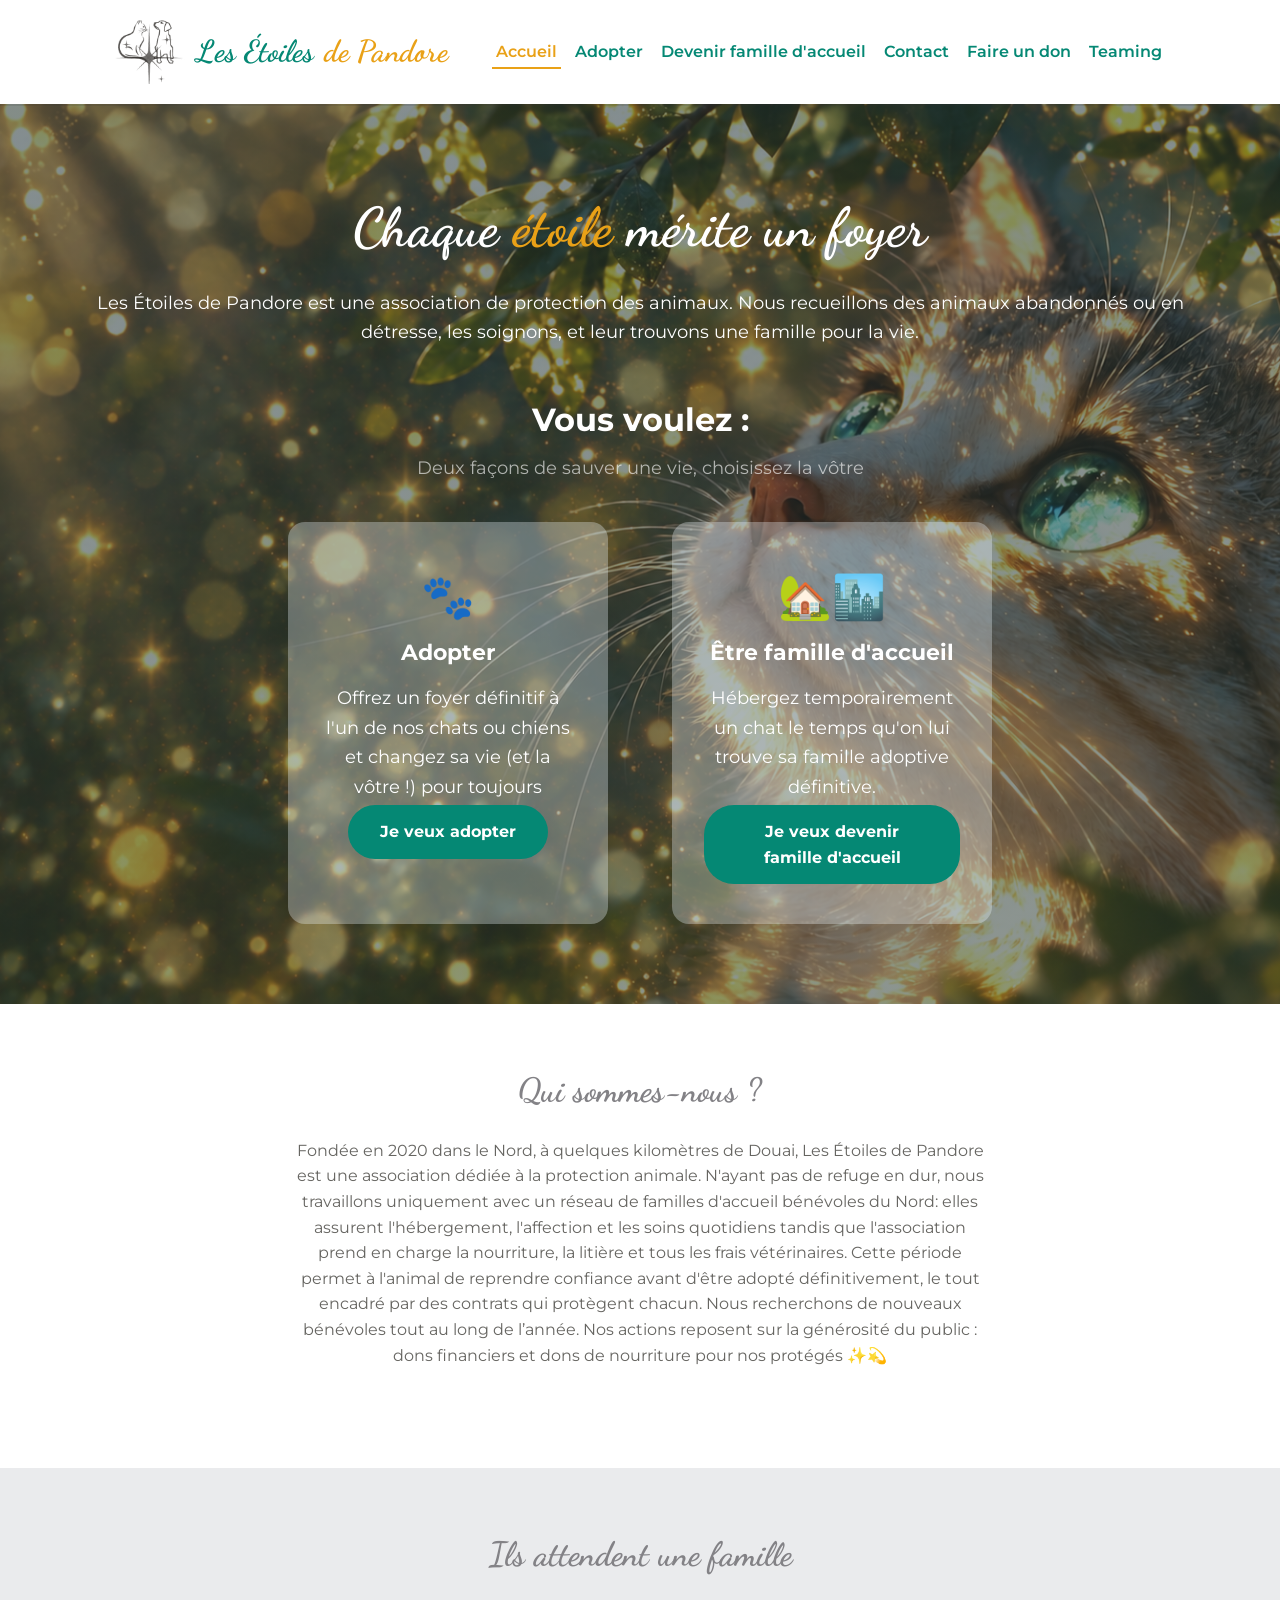
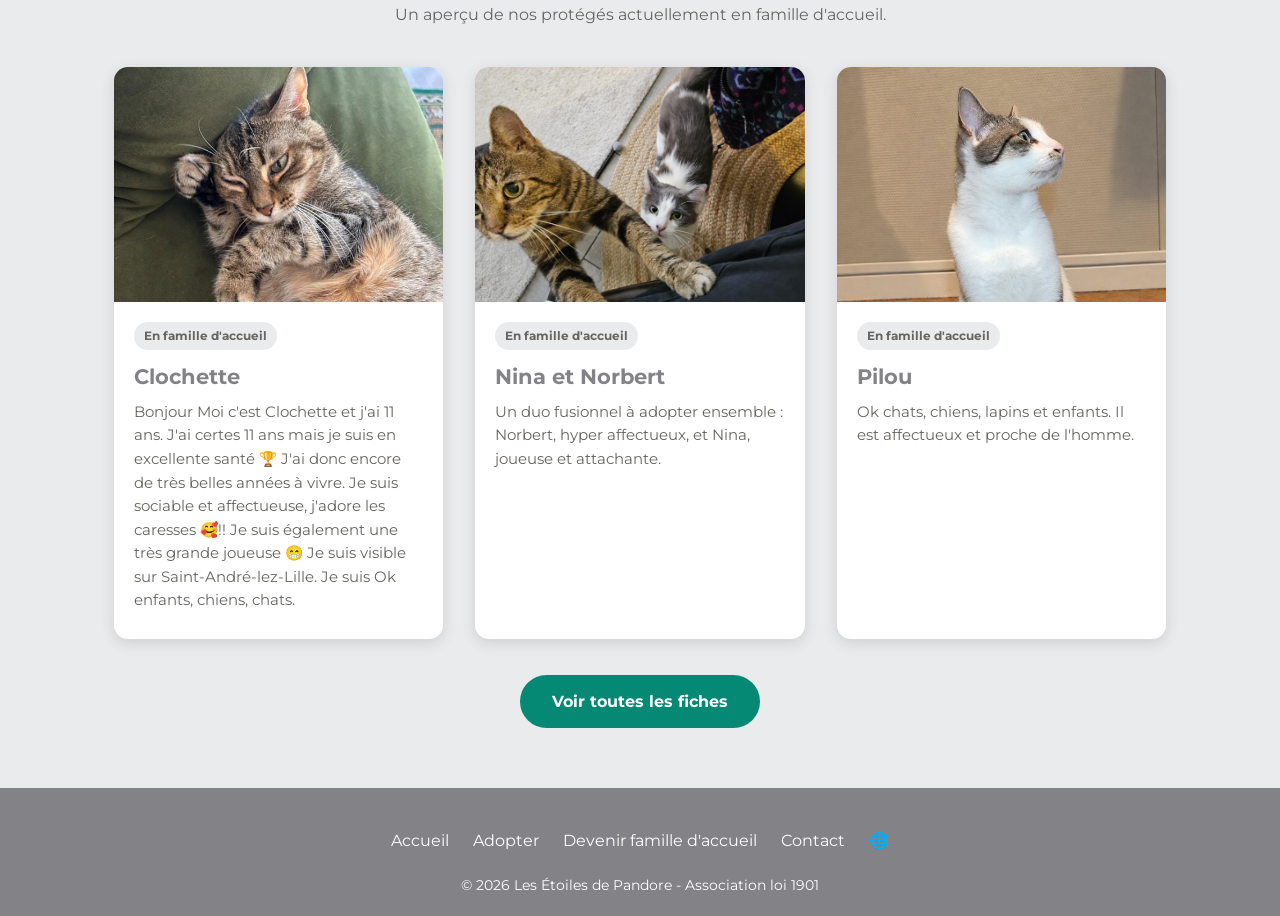
==== index.html @ 9a88758a "Nouvelle association de couleurs, logo, fiches chats, agrandissement des photos, JS" ====
<!DOCTYPE html>
<html lang="fr">

<head>
    <meta charset="UTF-8">
    <meta name="viewport" content="width=device-width, initial-scale=1.0">
    <title>Les Étoiles de Pandore - Association de protection du Nord</title>
    <meta name="description" content="Les Étoiles de Pandore, association de protection animale près de Douai (Nord) : adoption de chats, familles d'accueil, dons. Chaque étoile mérite un foyer.">
    <!-- Lien vers notre feuille de style externe, commune à toutes les pages -->
    <link rel="stylesheet" href="css/style.css">
    <link rel="icon" type="image/png" href="images/logo.png">
</head>

<body>

    <header>
        <nav class="nav-bar">
            <div class="logo">
                <img src="images/logo.png"
                    alt="Logo Les Étoiles de Pandore : silhouette de duo chat et chien entourées d'Étoiles">
                Les Étoiles <span>de Pandore </span>
            </div>
            <ul class="nav-links">
                <li><a href="index.html" class="actif">Accueil</a></li>
                <li><a href="adopter.html">Adopter</a></li>
                <li><a href="famille-accueil.html">Devenir famille d'accueil</a></li>
                <li><a href="contact.html">Contact</a></li>
                <li><a href="https://www.helloasso.com/associations/les-etoiles-de-pandore" target="_blank"
                        rel="noopener">Faire un don</a></li>
                <li><a href="https://www.teaming.net/les-etoiles-de-pandoreles-etoiles-de-pandore-iT9GNyumUk"
                        target="_blank" rel="noopener">Teaming</a></li>
            </ul>
        </nav>
    </header>

    <section class="hero">
        <div class="hero-contenu">

            <h1>Chaque <span class="etoile">étoile</span> mérite un foyer</h1>
            <p>Les Étoiles de Pandore est une association de protection des animaux.
                Nous recueillons des animaux abandonnés ou en détresse, les soignons,
                et leur trouvons une famille pour la vie.</p>

            <div class="hero-choix">
                <h2>Vous voulez :</h2>
                <p class="sous-titre">Deux façons de sauver une vie, choisissez la vôtre</p>

                <div class="cartes-choix">

                    <!-- Carte1: Adopter -->
                    <div class="carte-choix">
                        <div class="icone">🐾</div>
                        <h3>Adopter</h3>
                        <p>Offrez un foyer définitif à l'un de nos chats ou chiens et changez sa vie (et la vôtre !) pour
                            toujours</p>
                        <a href="adopter.html" class="bouton">Je veux adopter</a>
                    </div>

                    <!-- Carte2 Être famille d'accueil-->
                    <div class="carte-choix">
                        <div class="icone">🏡🏙️</div>
                        <h3>Être famille d'accueil</h3>
                        <p>Hébergez temporairement un chat le temps qu'on lui trouve sa famille adoptive définitive.</p>
                        <a href="famille-accueil.html" class="bouton">Je veux devenir famille d'accueil</a>
                    </div>

                </div>
            </div>
        </div>
    </section>

    <!-- section QUI SOMMES-NOUS  -->
    <section class="section">
        <div class="container">
            <h2>Qui sommes-nous ?</h2>
            <p class="intro">
               Fondée en 2020 dans le Nord, à quelques kilomètres de Douai, Les Étoiles de Pandore est une association dédiée à la protection animale. N'ayant pas de refuge en dur, nous travaillons uniquement avec un réseau de familles d'accueil bénévoles du Nord: elles assurent l'hébergement, l'affection et les soins quotidiens tandis que l'association prend en charge la nourriture, la litière et tous les frais vétérinaires. Cette période permet à l'animal de reprendre confiance avant d'être adopté définitivement, le tout encadré par des contrats qui protègent chacun.
               Nous recherchons de nouveaux bénévoles tout au long de l’année. Nos actions reposent sur la générosité du public : dons financiers et dons de nourriture pour nos protégés ✨💫


            </p>
        </div>
    </section>

    <!-- APERÇU DE QUELQUES PROTÉGÉS-->
    <section class="section section-alt">
        <div class="container">
            <h2>Ils attendent une famille</h2>
            <p class="intro">Un aperçu de nos protégés actuellement en famille d'accueil.</p>

            <!-- Les animaux à changer selon les arrivées-->
            <div class="grille-animaux">

                <a class="carte" href="adopter.html" aria-label="Voir la fiche de Clochette sur la page Adopter">
                    <img src="images/Clochette chez Valantin1.jpeg" alt="Clochette, chatte joueuse de 11 ans en famille d'accueil">
                    <div class="infos">
                        <span class="badge">En famille d'accueil</span>
                        <h3>Clochette</h3>
                        <p class="detail">Bonjour Moi c'est Clochette et j'ai 11 ans. J'ai certes 11 ans mais je suis en excellente santé 🏆 J'ai donc encore de très belles années à vivre. Je suis sociable et affectueuse, j'adore les caresses 🥰!! Je suis également une très grande joueuse 😁 Je suis visible sur Saint-André-lez-Lille. Je suis Ok enfants, chiens, chats.</p>
                    </div>
                </a>

                <a class="carte" href="adopter.html" aria-label="Voir la fiche de Nina et Norbert sur la page Adopter">
                    <img src="images/Nina et Norbert/couverture Nina et Norbert.jpg"
                        alt="Nina et Norbert, deux chats inséparables en famille d'accueil">
                    <div class="infos">
                        <span class="badge">En famille d'accueil</span>
                        <h3>Nina et Norbert</h3>
                        <p class="detail">Un duo fusionnel à adopter ensemble : Norbert, hyper affectueux, et Nina, joueuse et attachante.</p>
                    </div>
                </a>

                <a class="carte" href="adopter.html" aria-label="Voir la fiche de Pilou sur la page Adopter">
                    <img src="images/Pilou/couverture Pilou-Lolita.jpg" class="cadrage-haut" alt="Pilou, chat blanc aux yeux bleus">
                    <div class="infos">
                        <span class="badge">En famille d'accueil</span>
                        <h3>Pilou</h3>
                        <p class="detail">Ok chats, chiens, lapins et enfants. Il est affectueux et proche de l'homme.</p>
                    </div>
                </a>

            </div>

            <p style="text-align: center; margin-top: 36px;">
                <a href="adopter.html" class="bouton">Voir toutes les fiches</a>
            </p>
        </div>
    </section>

    <footer>
        <div class="container">
            <ul class="lien-footer">
                <li><a href="index.html">Accueil</a></li>
                <li><a href="adopter.html">Adopter</a></li>
                <li><a href="famille-accueil.html">Devenir famille d'accueil</a></li>
                <li><a href="contact.html">Contact</a></li>
                <li><a href="404.html" class="soon">🌐</a></li>
            </ul>
            <p class="copyright">&copy; 2026 Les Étoiles de Pandore - Association loi 1901 
            </p>
        </div>
    </footer>

</body>

</html>
---- css/style.css ----
/*  1. POLICES GOOGLE FONTS  */
@import url('https://fonts.googleapis.com/css2?family=Dancing+Script:wght@400;700&family=Montserrat:wght@400;600;700&display=swap');

:root {
  --dore: #E9A117;           /* doré : lien de la page active, "de Pandore", étoiles */
  --blanc: #ffffff;          /* fond général + lettres sur fond foncé */
  --gris: #eaebed;           /* gris perle : sections alternées, badges */
  --grislogo: #666561;       /* gris du logo : lettres sur fond clair */
  --grisnuit: #838286;       /* gris nuit (traits foncés du logo) : titres, pied de page */
  --vertyeuxchat: #058874;   /* vert des yeux du chat (photo d'accueil) : logo, menu, boutons */
  --turquoise-fonce: #17bebb; /* survol (hover) */
  --ombre: rgba(58, 57, 54, 0.15);
}

/* 3. RESET GLOBAL*/
* {
  margin: 0;
  padding: 0;
  box-sizing: border-box;
}

body {
  font-family: 'Montserrat', 'Segoe UI', Verdana, Arial, sans-serif;
  background-color: var(--blanc);
  color: var(--grislogo);
  line-height: 1.6;
}

h1, h2, h3 {
  font-family: 'Montserrat', sans-serif;
  font-weight: 700;
}

a {
  text-decoration: none;
  color: inherit;
}

img {
  max-width: 100%;
  display: block;
}

ul {
  list-style: none;
}

.container {
  max-width: 1100px;
  margin: 0 auto;
  padding: 0 24px;
}

.etoile {
  color: var(--dore);
}

/* 4. En-tete et bar menu */
header {
  background-color: var(--blanc);
  box-shadow: 0 2px var(--ombre);
  position: sticky;
  top: 0;
  z-index: 100;
}

.nav-bar {
  display: flex;
  align-items: center;
  justify-content: space-between;
  padding: 16px 24px;
  max-width: 1100px;
  margin: 0 auto;
}

.logo {
  display: flex;
  align-items: center;
  gap: 10px;
  font-family: 'Dancing Script', cursive;
  font-size: 1.9rem;
  font-weight: 700;
  color: var(--vertyeuxchat);
}

.logo span {
  color: var(--dore);
}

.logo img {
  width: 72px;
  height: 72px;
  object-fit: contain; /* contain : le logo entier reste visible, sans être rogné */
}

.nav-links {
  display: flex;
  gap: 10px;
  flex-wrap: wrap;
}

.nav-links a {
  font-weight: 600;
  color: var(--vertyeuxchat);
  padding: 6px 4px;
  border-bottom: 2px solid transparent;
  transition: border-color 0.2s ease, color 0.2s ease;
}

/* page active = doré */
.nav-links a.actif {
  color: var(--dore);
  border-bottom: 2px solid var(--dore);
}

/* survol = turquoise foncé */
.nav-links a:hover {
  color: var(--turquoise-fonce);
  border-bottom: 2px solid var(--turquoise-fonce);
}

/* 5. Hero */
.hero {
  position: relative;
  min-height: 100vh;
  padding: 70px 0;
  display: flex;
  align-items: center;
  color: var(--blanc);
  background-image:
    linear-gradient(rgba(32, 49, 53, 0.55), rgba(47, 62, 53, 0.55)),
    url('../images/hero-chaton.png');
  background-size: cover;
  background-position: center;
  text-align: center;
}

.hero-contenu {
  max-width: 1100px;
  margin: 0 auto;
  padding: 0;
  width: 100%;
}

.hero-text {
  max-width: 700px;
  margin: 0 auto;
}

.hero-choix {
  margin-top: 47px;
}

.hero h1 {
  font-family: 'Dancing Script', cursive;
  font-weight: 700;
  font-size: 3.4rem;
  margin-bottom: 17px;
}

.hero p {
  font-size: 1.15rem;
  margin-bottom: 28px;
}

.hero-choix h2 {
  font-size: 2rem;
  margin-bottom: 8px;
  color: var(--blanc);
}

.hero-choix .sous-titre {
  color: rgba(255, 255, 255, 0.62);
  margin-bottom: 40px;
}

.cartes-choix {
  display: flex;
  gap: 64px;
  flex-wrap: wrap;
  justify-content: center;
}

.carte-choix {
  background-color: rgba(240, 248, 255, 0.32);
  border-radius: 17px;
  padding: 40px 32px;
  width: 320px;
  box-shadow: var(--ombre);
  transition: transform 0.25s ease, box-shadow 0.25s ease;
}

.carte-choix:hover {
  transform: translateY(-7px);
  box-shadow: 0 12px 27px var(--ombre);
}

.carte-choix .icone {
  font-size: 2.7rem;
  margin-bottom: 4px;
}

.carte-choix h3 {
  font-size: 1.4rem;
  margin-bottom: 12px;
}

.carte-choix p {
  margin-bottom: 4px;
}

/* 6. Boutons */
.bouton {
  display: inline-block;
  background-color: var(--vertyeuxchat);
  color: var(--blanc);
  padding: 14px 32px;
  border-radius: 30px;
  font-weight: bold;
  transition: background-color 0.2s ease, transform 0.2s ease;
}

.bouton:hover {
  background-color: var(--turquoise-fonce);
  transform: translateY(-2px);
}

/* 7. SECTIONS GÉNÉRALES (texte + fond alterné)*/
.section {
  padding: 60px 0;
}

.section-alt {
  background-color: var(--gris);
}

.section h2 {
  color: var(--grisnuit);
  font-family: 'Dancing Script', cursive;
  font-size: 2.1rem;
  margin-bottom: 20px;
  text-align: center;
}

.section .intro {
  max-width: 700px;
  margin: 0 auto 40px auto;
  color: var(--grislogo);
  text-align: center;
}

/*  8. Cartes*/
.grille-animaux {
  display: grid;
  grid-template-columns: repeat(auto-fit, minmax(255px, 1fr));
  gap: 32px;
}

/* .carte sert de base commune aux fiches animal (page accueil/adopter) */
.carte {
  display: block; /* la carte peut être un <a> (clic -> adopter.html) ou un <div> */
  background-color: var(--blanc);
  border-radius: 14px;
  overflow: hidden;
  box-shadow: 0 4px 14px var(--ombre);
  transition: transform 0.2s ease;
}

.carte:hover {
  transform: translateY(-4px);
}

.carte img {
  width: 100%;
  height: 235px;
  object-fit: cover;
}

/* recadrer une photo vers le haut (ex. Pilou : on voit sa tête) */
.carte img.cadrage-haut {
  object-position: center top;
}

.carte .infos {
  padding: 20px;
}

.carte h3 {
  color: var(--grisnuit);
  font-size: 1.3rem;
  margin-bottom: 8px;
}

/* utilisé uniquement sur les fiches animaux */
.carte .detail {
  font-size: 0.92rem;
  color: var(--grislogo);
  margin-bottom: 6px;
}

.badge {
  display: inline-block;
  background-color: var(--gris);
  color: var(--grislogo);
  font-size: 0.75rem;
  font-weight: bold;
  padding: 4px 10px;
  border-radius: 21px;
  margin-bottom: 10px;
}

.mini-photos {
  display: flex;
  flex-wrap: wrap; /* si beaucoup de photos, elles passent à la ligne au lieu de déborder */
  gap: 8px;
  padding: 0 20px 20px 20px;
}

.mini-photos img {
  width: 60px;
  height: 60px;
  object-fit: cover;
  border-radius: 8px;
}

/*  9. LISTES À PUCES PERSONNALISÉES + ENCART (page famille d'accueil)  */
.liste-engagements li {
  position: relative;
  padding-left: 30px;
  margin-bottom: 16px;
}

.liste-engagements li::before {
  content: "★";
  position: absolute;
  left: 0;
  color: var(--dore);
}

.encart {
  background-color: var(--blanc);
  border-left: 4px solid var(--dore);
  padding: 18px 22px;
  border-radius: 8px;
  margin: 24px 0;
}

/*  10. FORMULAIRE DE CONTACT  */
.formulaire {
  flex: 1;
  min-width: 280px;
  display: flex;
  flex-direction: column;
  gap: 18px;
}

.formulaire label {
  margin-bottom: 6px;
  display: block;
}

.formulaire :is(input, textarea) {
  width: 100%;
  padding: 12px 14px;
  border: 1px solid var(--grislogo);
  border-radius: 8px;
  font-family: inherit;
  font-size: 1rem;
}

.formulaire textarea {
  resize: vertical;
  min-height: 130px;
}

.formulaire button {
  border: none;
  cursor: pointer;
  font-family: inherit;
  font-size: 1rem;
  align-self: flex-start;
}

.bloc-contact-infos {
  display: flex;
  flex-wrap: wrap;
  gap: 40px;
  justify-content: center;
  margin-bottom: 50px;
  text-align: center;
}

.carte-map {
  flex: 1;
  min-width: 220px;
  border-radius: 14px;
  overflow: hidden;
  box-shadow: 0 4px 14px var(--ombre);
}

.carte-map iframe {
  width: 100%;
  height: 320px;
  border: 0;
  display: block;
}

.contact-bas {
  margin-top: 40px;
}

/* Bloc dons à côté de la carte Maps sur la page Contact */
.bloc-dons {
  flex: 1;
  min-width: 220px;
  display: flex;
  flex-direction: column;
  justify-content: center;
  gap: 20px;
  text-align: center;
}

.bloc-dons .bouton {
  margin-top: 14px;
}

/*  11. Image à coté du form contact*/
.contact-flex {
  display: flex;
  gap: 40px;
  flex-wrap: wrap;
  align-items: stretch;
}

.contact-image {
  flex: 1;
  min-width: 220px;
  width: 100%;
  object-fit: cover;
  border-radius: 14px;
  opacity: 0.92;
}

/*  12. Footer */
footer {
  background-color: var(--grisnuit);
  color: var(--blanc);
  padding: 40px 0 20px 0;
  text-align: center;
}

footer .lien-footer {
  display: flex;
  justify-content: center;
  gap: 24px;
  flex-wrap: wrap;
  margin-bottom: 20px;
}

footer .lien-footer a {
  display: inline-block;
  transition: transform 0.2s ease, color 0.2s ease;
}

footer .lien-footer a:hover {
  color: var(--turquoise-fonce);
  transform: scale(1.1);
}

footer .copyright {
  font-size: 0.86rem;
  color: var(--blanc);
}

/*  13. MEDIA QUERIES (site principal)  */
@media (max-width: 700px) {
  .nav-bar {
    flex-direction: column;
    gap: 10px;
    padding: 14px 16px;
  }

  .nav-links {
    justify-content: center;
    gap: 10px 20px;
  }

  .hero {
    padding: 40px;
  }

  .hero h1 {
    font-size: 2.4rem;
  }

  .hero p {
    font-size: 1rem;
  }

  .cartes-choix {
    flex-direction: column;
    align-items: center;
  }

  .carte-choix {
    width: 100%;
    max-width: 340px;
  }

  .bloc-contact-infos {
    gap: 24px;
  }
}

@media (max-width: 380px) {
  .logo {
    font-size: 1.5rem;
  }

  .nav-links {
    gap: 8px 14px;
    font-size: 0.9rem;
  }
}

/*  14. 404  */
.page404-flex {
  min-height: 100vh;
  display: flex;
  flex-direction: column;
  align-items: center;
  justify-content: center;
}

/*  15. LIGHTBOX : agrandir les photos des chats (page Adopter)  */
/* sur les fiches "div.carte" (page Adopter), le curseur devient une loupe */
div.carte img {
  cursor: zoom-in;
}

/* le fond noir qui recouvre toute la page : caché par défaut */
.lightbox {
  display: none;
  position: fixed;
  inset: 0;                         /* colle aux 4 bords de l'écran */
  z-index: 1000;                    /* au-dessus du menu (z-index 100) */
  background-color: rgba(20, 18, 17, 0.9);
  align-items: center;
  justify-content: center;
}

/* la classe "ouverte" est ajoutée par le JavaScript */
.lightbox.ouverte {
  display: flex;
}

.lightbox img {
  max-width: 90vw;
  max-height: 85vh;
  border-radius: 10px;
  object-fit: contain;
}

.lightbox button {
  position: absolute;
  background: none;
  border: none;
  color: var(--blanc);
  font-size: 3rem;
  line-height: 1;
  cursor: pointer;
  padding: 10px 18px;
}

.lightbox button:hover {
  color: var(--turquoise-fonce);
}

.lightbox-fermer { top: 10px; right: 10px; }
.lightbox-prec   { left: 10px; }
.lightbox-suiv   { right: 10px; }
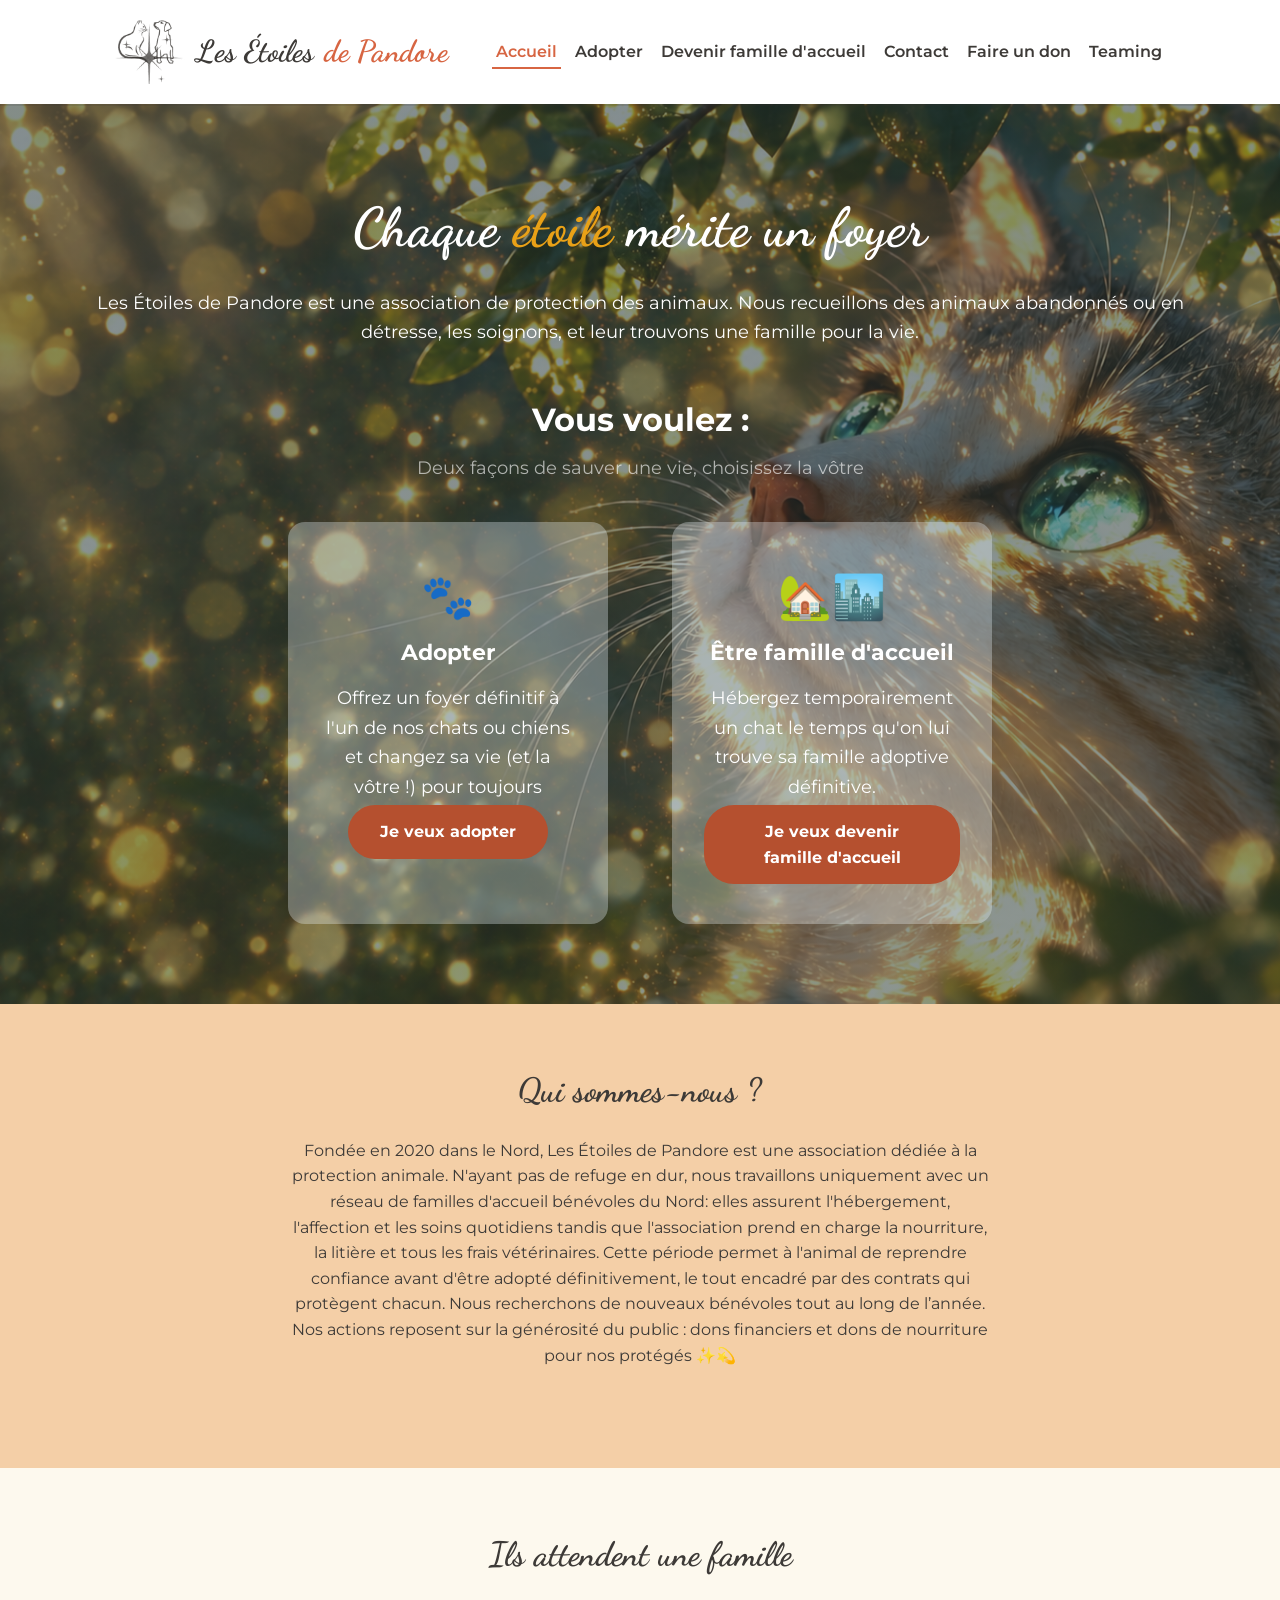
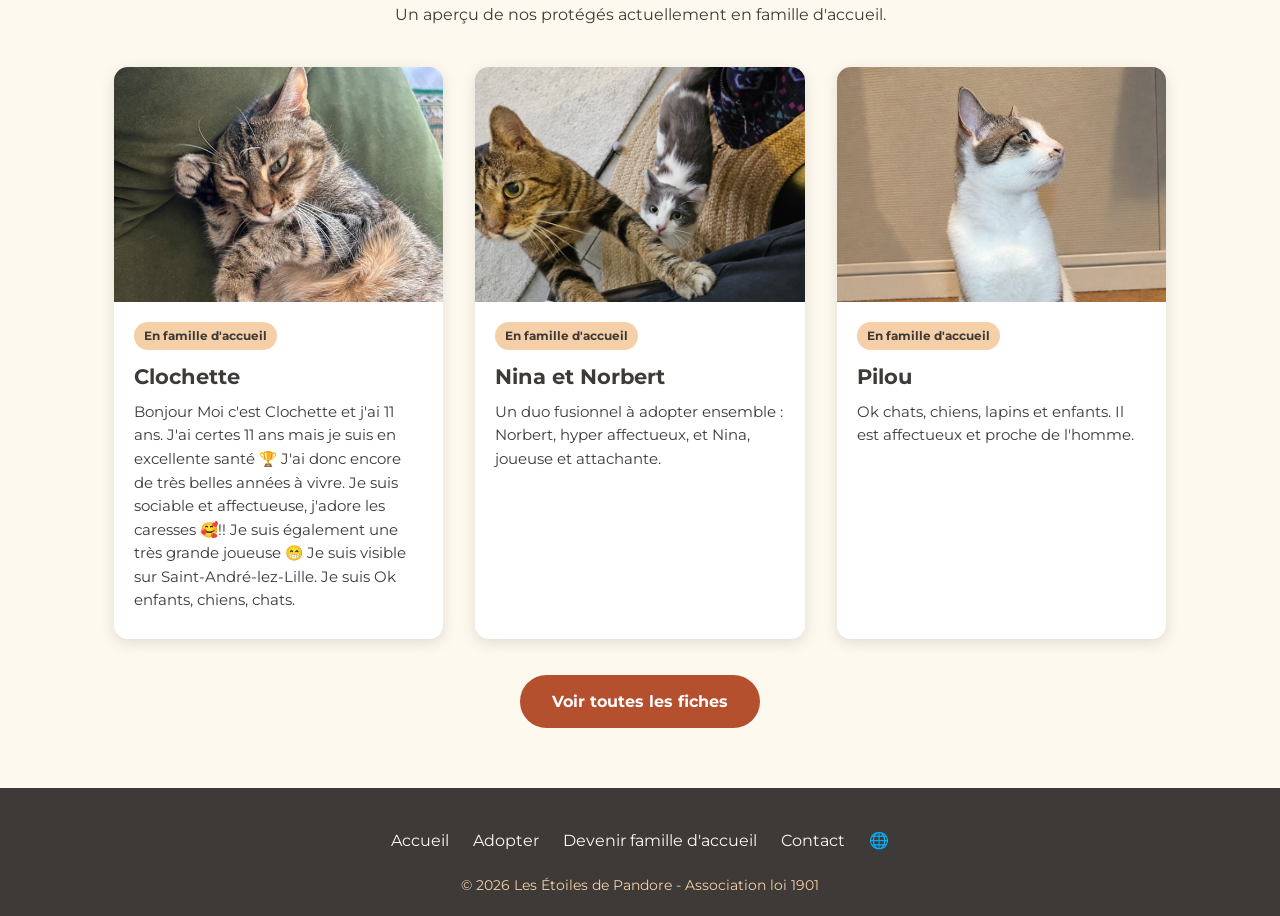
==== commit 42cd4889: "Palette de Fanny, mentions Nord, favicon brique" ====
--- a/index.html
+++ b/index.html
@@ -5,10 +5,11 @@
     <meta charset="UTF-8">
     <meta name="viewport" content="width=device-width, initial-scale=1.0">
     <title>Les Étoiles de Pandore - Association de protection du Nord</title>
-    <meta name="description" content="Les Étoiles de Pandore, association de protection animale près de Douai (Nord) : adoption de chats, familles d'accueil, dons. Chaque étoile mérite un foyer.">
+    <meta name="description" content="Les Étoiles de Pandore, association de protection animale dans le Nord : adoption de chats, familles d'accueil, dons. Chaque étoile mérite un foyer.">
     <!-- Lien vers notre feuille de style externe, commune à toutes les pages -->
     <link rel="stylesheet" href="css/style.css">
-    <link rel="icon" type="image/png" href="images/logo.png">
+    <link rel="icon" type="image/png" href="images/favicon.png">
+    <link rel="apple-touch-icon" href="images/apple-touch-icon.png">
 </head>
 
 <body>
@@ -70,11 +71,11 @@
     </section>
 
     <!-- section QUI SOMMES-NOUS  -->
-    <section class="section">
+    <section class="section section-alt">
         <div class="container">
             <h2>Qui sommes-nous ?</h2>
             <p class="intro">
-               Fondée en 2020 dans le Nord, à quelques kilomètres de Douai, Les Étoiles de Pandore est une association dédiée à la protection animale. N'ayant pas de refuge en dur, nous travaillons uniquement avec un réseau de familles d'accueil bénévoles du Nord: elles assurent l'hébergement, l'affection et les soins quotidiens tandis que l'association prend en charge la nourriture, la litière et tous les frais vétérinaires. Cette période permet à l'animal de reprendre confiance avant d'être adopté définitivement, le tout encadré par des contrats qui protègent chacun.
+               Fondée en 2020 dans le Nord, Les Étoiles de Pandore est une association dédiée à la protection animale. N'ayant pas de refuge en dur, nous travaillons uniquement avec un réseau de familles d'accueil bénévoles du Nord: elles assurent l'hébergement, l'affection et les soins quotidiens tandis que l'association prend en charge la nourriture, la litière et tous les frais vétérinaires. Cette période permet à l'animal de reprendre confiance avant d'être adopté définitivement, le tout encadré par des contrats qui protègent chacun.
                Nous recherchons de nouveaux bénévoles tout au long de l’année. Nos actions reposent sur la générosité du public : dons financiers et dons de nourriture pour nos protégés ✨💫
 
 
@@ -83,7 +84,7 @@
     </section>
 
     <!-- APERÇU DE QUELQUES PROTÉGÉS-->
-    <section class="section section-alt">
+    <section class="section">
         <div class="container">
             <h2>Ils attendent une famille</h2>
             <p class="intro">Un aperçu de nos protégés actuellement en famille d'accueil.</p>
--- a/css/style.css
+++ b/css/style.css
@@ -2,14 +2,15 @@
 @import url('https://fonts.googleapis.com/css2?family=Dancing+Script:wght@400;700&family=Montserrat:wght@400;600;700&display=swap');
 
 :root {
-  --dore: #E9A117;           /* doré : lien de la page active, "de Pandore", étoiles */
-  --blanc: #ffffff;          /* fond général + lettres sur fond foncé */
-  --gris: #eaebed;           /* gris perle : sections alternées, badges */
-  --grislogo: #666561;       /* gris du logo : lettres sur fond clair */
-  --grisnuit: #838286;       /* gris nuit (traits foncés du logo) : titres, pied de page */
-  --vertyeuxchat: #058874;   /* vert des yeux du chat (photo d'accueil) : logo, menu, boutons */
-  --turquoise-fonce: #17bebb; /* survol (hover) */
-  --ombre: rgba(58, 57, 54, 0.15);
+  /* Palette de la présidente (couleurs des affiches Canva) */
+  --fond: #fdf9ee;           /* crème pâle : fond général */
+  --beige: #f4cfa7;          /* beige pâle : sections alternées, badges */
+  --brique: #d76542;         /* brique : menu actif, "de Pandore", survols, puces */
+  --brique-fonce: #b5502f;   /* brique foncé : boutons (texte blanc lisible) */
+  --dore: #E9A117;           /* doré : le mot "étoile" de la page d'accueil */
+  --anthracite: #3d3a37;     /* gris du logo : texte, titres, pied de page */
+  --blanc: #ffffff;          /* en-tête, fiches, lettres sur fond foncé */
+  --ombre: rgba(61, 58, 55, 0.15);
 }
 
 /* 3. RESET GLOBAL*/
@@ -21,8 +22,8 @@
 
 body {
   font-family: 'Montserrat', 'Segoe UI', Verdana, Arial, sans-serif;
-  background-color: var(--blanc);
-  color: var(--grislogo);
+  background-color: var(--fond);
+  color: var(--anthracite);
   line-height: 1.6;
 }
 
@@ -80,11 +81,11 @@
   font-family: 'Dancing Script', cursive;
   font-size: 1.9rem;
   font-weight: 700;
-  color: var(--vertyeuxchat);
+  color: var(--anthracite);
 }
 
 .logo span {
-  color: var(--dore);
+  color: var(--brique);
 }
 
 .logo img {
@@ -101,7 +102,7 @@
 
 .nav-links a {
   font-weight: 600;
-  color: var(--vertyeuxchat);
+  color: var(--anthracite);
   padding: 6px 4px;
   border-bottom: 2px solid transparent;
   transition: border-color 0.2s ease, color 0.2s ease;
@@ -109,14 +110,14 @@
 
 /* page active = doré */
 .nav-links a.actif {
-  color: var(--dore);
-  border-bottom: 2px solid var(--dore);
+  color: var(--brique);
+  border-bottom: 2px solid var(--brique);
 }
 
 /* survol = turquoise foncé */
 .nav-links a:hover {
-  color: var(--turquoise-fonce);
-  border-bottom: 2px solid var(--turquoise-fonce);
+  color: var(--brique);
+  border-bottom: 2px solid var(--brique);
 }
 
 /* 5. Hero */
@@ -212,7 +213,7 @@
 /* 6. Boutons */
 .bouton {
   display: inline-block;
-  background-color: var(--vertyeuxchat);
+  background-color: var(--brique-fonce);
   color: var(--blanc);
   padding: 14px 32px;
   border-radius: 30px;
@@ -221,7 +222,7 @@
 }
 
 .bouton:hover {
-  background-color: var(--turquoise-fonce);
+  background-color: var(--brique);
   transform: translateY(-2px);
 }
 
@@ -231,11 +232,11 @@
 }
 
 .section-alt {
-  background-color: var(--gris);
+  background-color: var(--beige);
 }
 
 .section h2 {
-  color: var(--grisnuit);
+  color: var(--anthracite);
   font-family: 'Dancing Script', cursive;
   font-size: 2.1rem;
   margin-bottom: 20px;
@@ -245,7 +246,7 @@
 .section .intro {
   max-width: 700px;
   margin: 0 auto 40px auto;
-  color: var(--grislogo);
+  color: var(--anthracite);
   text-align: center;
 }
 
@@ -286,7 +287,7 @@
 }
 
 .carte h3 {
-  color: var(--grisnuit);
+  color: var(--anthracite);
   font-size: 1.3rem;
   margin-bottom: 8px;
 }
@@ -294,14 +295,14 @@
 /* utilisé uniquement sur les fiches animaux */
 .carte .detail {
   font-size: 0.92rem;
-  color: var(--grislogo);
+  color: var(--anthracite);
   margin-bottom: 6px;
 }
 
 .badge {
   display: inline-block;
-  background-color: var(--gris);
-  color: var(--grislogo);
+  background-color: var(--beige);
+  color: var(--anthracite);
   font-size: 0.75rem;
   font-weight: bold;
   padding: 4px 10px;
@@ -334,12 +335,12 @@
   content: "★";
   position: absolute;
   left: 0;
-  color: var(--dore);
+  color: var(--brique);
 }
 
 .encart {
   background-color: var(--blanc);
-  border-left: 4px solid var(--dore);
+  border-left: 4px solid var(--brique);
   padding: 18px 22px;
   border-radius: 8px;
   margin: 24px 0;
@@ -362,7 +363,7 @@
 .formulaire :is(input, textarea) {
   width: 100%;
   padding: 12px 14px;
-  border: 1px solid var(--grislogo);
+  border: 1px solid var(--anthracite);
   border-radius: 8px;
   font-family: inherit;
   font-size: 1rem;
@@ -443,8 +444,8 @@
 
 /*  12. Footer */
 footer {
-  background-color: var(--grisnuit);
-  color: var(--blanc);
+  background-color: var(--anthracite);
+  color: var(--fond);
   padding: 40px 0 20px 0;
   text-align: center;
 }
@@ -463,13 +464,13 @@
 }
 
 footer .lien-footer a:hover {
-  color: var(--turquoise-fonce);
+  color: var(--beige);
   transform: scale(1.1);
 }
 
 footer .copyright {
   font-size: 0.86rem;
-  color: var(--blanc);
+  color: var(--beige);
 }
 
 /*  13. MEDIA QUERIES (site principal)  */
@@ -573,7 +574,7 @@
 }
 
 .lightbox button:hover {
-  color: var(--turquoise-fonce);
+  color: var(--beige);
 }
 
 .lightbox-fermer { top: 10px; right: 10px; }
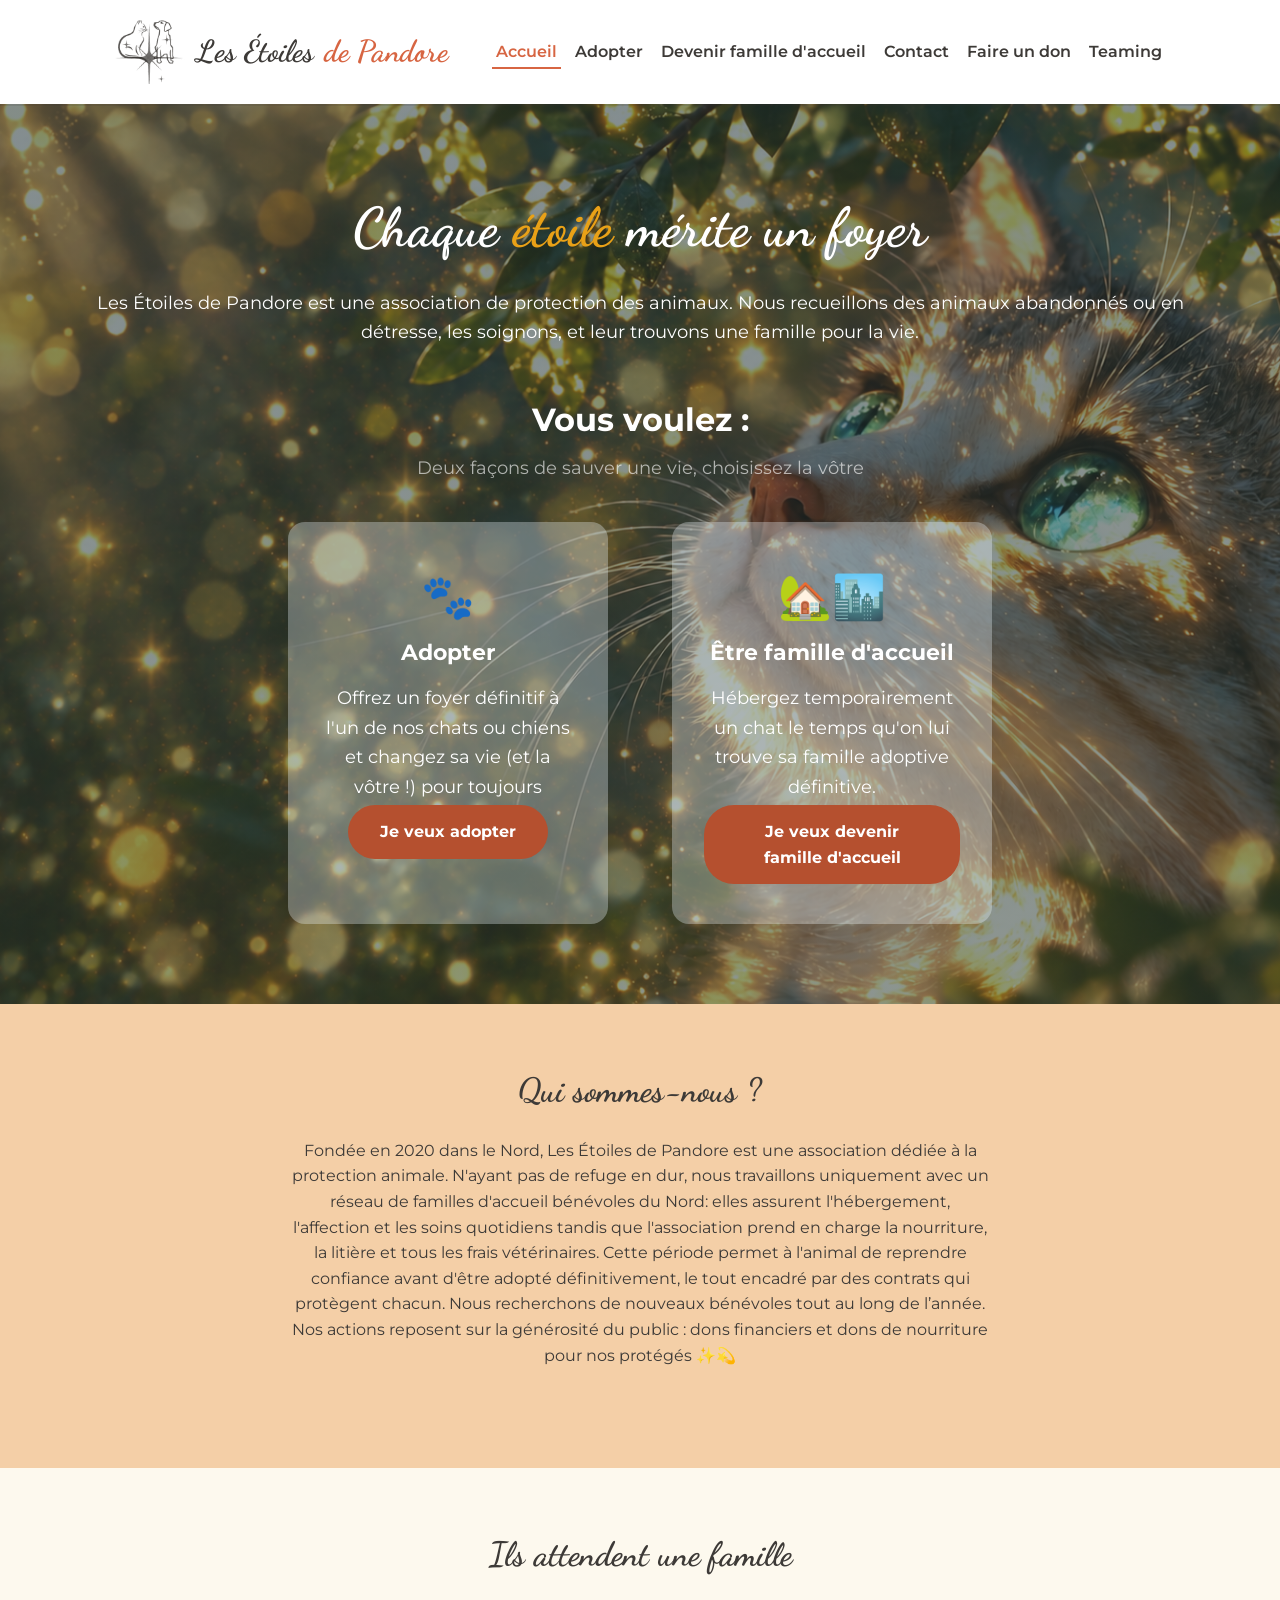
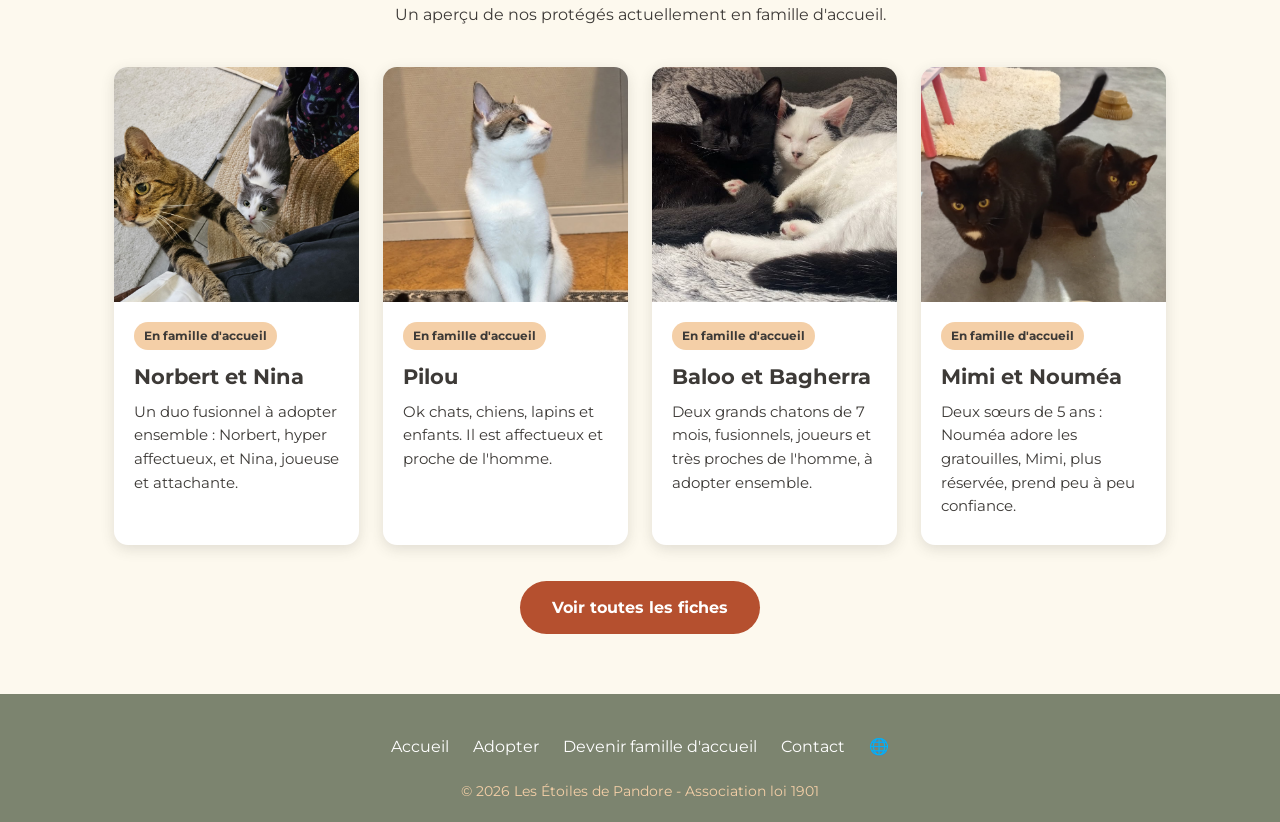
==== commit b53daf7e: "Clochette adoptée, nouveaux chats sur l'accueil, favicon logo, couleurs footer séparé, ajusté aux no" ====
--- a/index.html
+++ b/index.html
@@ -90,23 +90,14 @@
             <p class="intro">Un aperçu de nos protégés actuellement en famille d'accueil.</p>
 
             <!-- Les animaux à changer selon les arrivées-->
-            <div class="grille-animaux">
-
-                <a class="carte" href="adopter.html" aria-label="Voir la fiche de Clochette sur la page Adopter">
-                    <img src="images/Clochette chez Valantin1.jpeg" alt="Clochette, chatte joueuse de 11 ans en famille d'accueil">
-                    <div class="infos">
-                        <span class="badge">En famille d'accueil</span>
-                        <h3>Clochette</h3>
-                        <p class="detail">Bonjour Moi c'est Clochette et j'ai 11 ans. J'ai certes 11 ans mais je suis en excellente santé 🏆 J'ai donc encore de très belles années à vivre. Je suis sociable et affectueuse, j'adore les caresses 🥰!! Je suis également une très grande joueuse 😁 Je suis visible sur Saint-André-lez-Lille. Je suis Ok enfants, chiens, chats.</p>
-                    </div>
-                </a>
+            <div class="grille-animaux grille-apercu">
 
                 <a class="carte" href="adopter.html" aria-label="Voir la fiche de Nina et Norbert sur la page Adopter">
                     <img src="images/Nina et Norbert/couverture Nina et Norbert.jpg"
                         alt="Nina et Norbert, deux chats inséparables en famille d'accueil">
                     <div class="infos">
                         <span class="badge">En famille d'accueil</span>
-                        <h3>Nina et Norbert</h3>
+                        <h3>Norbert et Nina</h3>
                         <p class="detail">Un duo fusionnel à adopter ensemble : Norbert, hyper affectueux, et Nina, joueuse et attachante.</p>
                     </div>
                 </a>
@@ -120,6 +111,26 @@
                     </div>
                 </a>
 
+
+                <a class="carte" href="adopter.html" aria-label="Voir la fiche de Baloo et Bagherra sur la page Adopter">
+                    <img src="images/Baloo et Bagherra/Couverture Baloo et Bagherra.jpg"
+                        alt="Baloo, noir et blanc, et Bagherra, noir, deux chatons frères">
+                    <div class="infos">
+                        <span class="badge">En famille d'accueil</span>
+                        <h3>Baloo et Bagherra</h3>
+                        <p class="detail">Deux grands chatons de 7 mois, fusionnels, joueurs et très proches de l'homme, à adopter ensemble.</p>
+                    </div>
+                </a>
+
+                <a class="carte" href="adopter.html" aria-label="Voir la fiche de Mimi et Nouméa sur la page Adopter">
+                    <img src="images/Mimi et Nouméa/couverture_Mimi_Noumea.jpg"
+                        alt="Mimi, à la tache blanche, et Nouméa, au pelage brun foncé, deux sœurs">
+                    <div class="infos">
+                        <span class="badge">En famille d'accueil</span>
+                        <h3>Mimi et Nouméa</h3>
+                        <p class="detail">Deux sœurs de 5 ans : Nouméa adore les gratouilles, Mimi, plus réservée, prend peu à peu confiance.</p>
+                    </div>
+                </a>
             </div>
 
             <p style="text-align: center; margin-top: 36px;">
--- a/css/style.css
+++ b/css/style.css
@@ -10,6 +10,10 @@
   --dore: #E9A117;           /* doré : le mot "étoile" de la page d'accueil */
   --anthracite: #3d3a37;     /* gris du logo : texte, titres, pied de page */
   --blanc: #ffffff;          /* en-tête, fiches, lettres sur fond foncé */
+
+  /* Pied de page : couleurs séparées, à choisir librement */
+  --fond-pied-de-page: #7c846f;    /* fond du pied de page */
+  --texte-pied-de-page: #ffffff;   /* liens et texte du pied de page */
   --ombre: rgba(61, 58, 55, 0.15);
 }
 
@@ -257,6 +261,12 @@
   gap: 32px;
 }
 
+/* page d'accueil : cartes un peu plus étroites pour en mettre 4 par ligne */
+.grille-apercu {
+  grid-template-columns: repeat(auto-fit, minmax(220px, 1fr));
+  gap: 24px;
+}
+
 /* .carte sert de base commune aux fiches animal (page accueil/adopter) */
 .carte {
   display: block; /* la carte peut être un <a> (clic -> adopter.html) ou un <div> */
@@ -444,8 +454,8 @@
 
 /*  12. Footer */
 footer {
-  background-color: var(--anthracite);
-  color: var(--fond);
+  background-color: var(--fond-pied-de-page);
+  color: var(--texte-pied-de-page);
   padding: 40px 0 20px 0;
   text-align: center;
 }
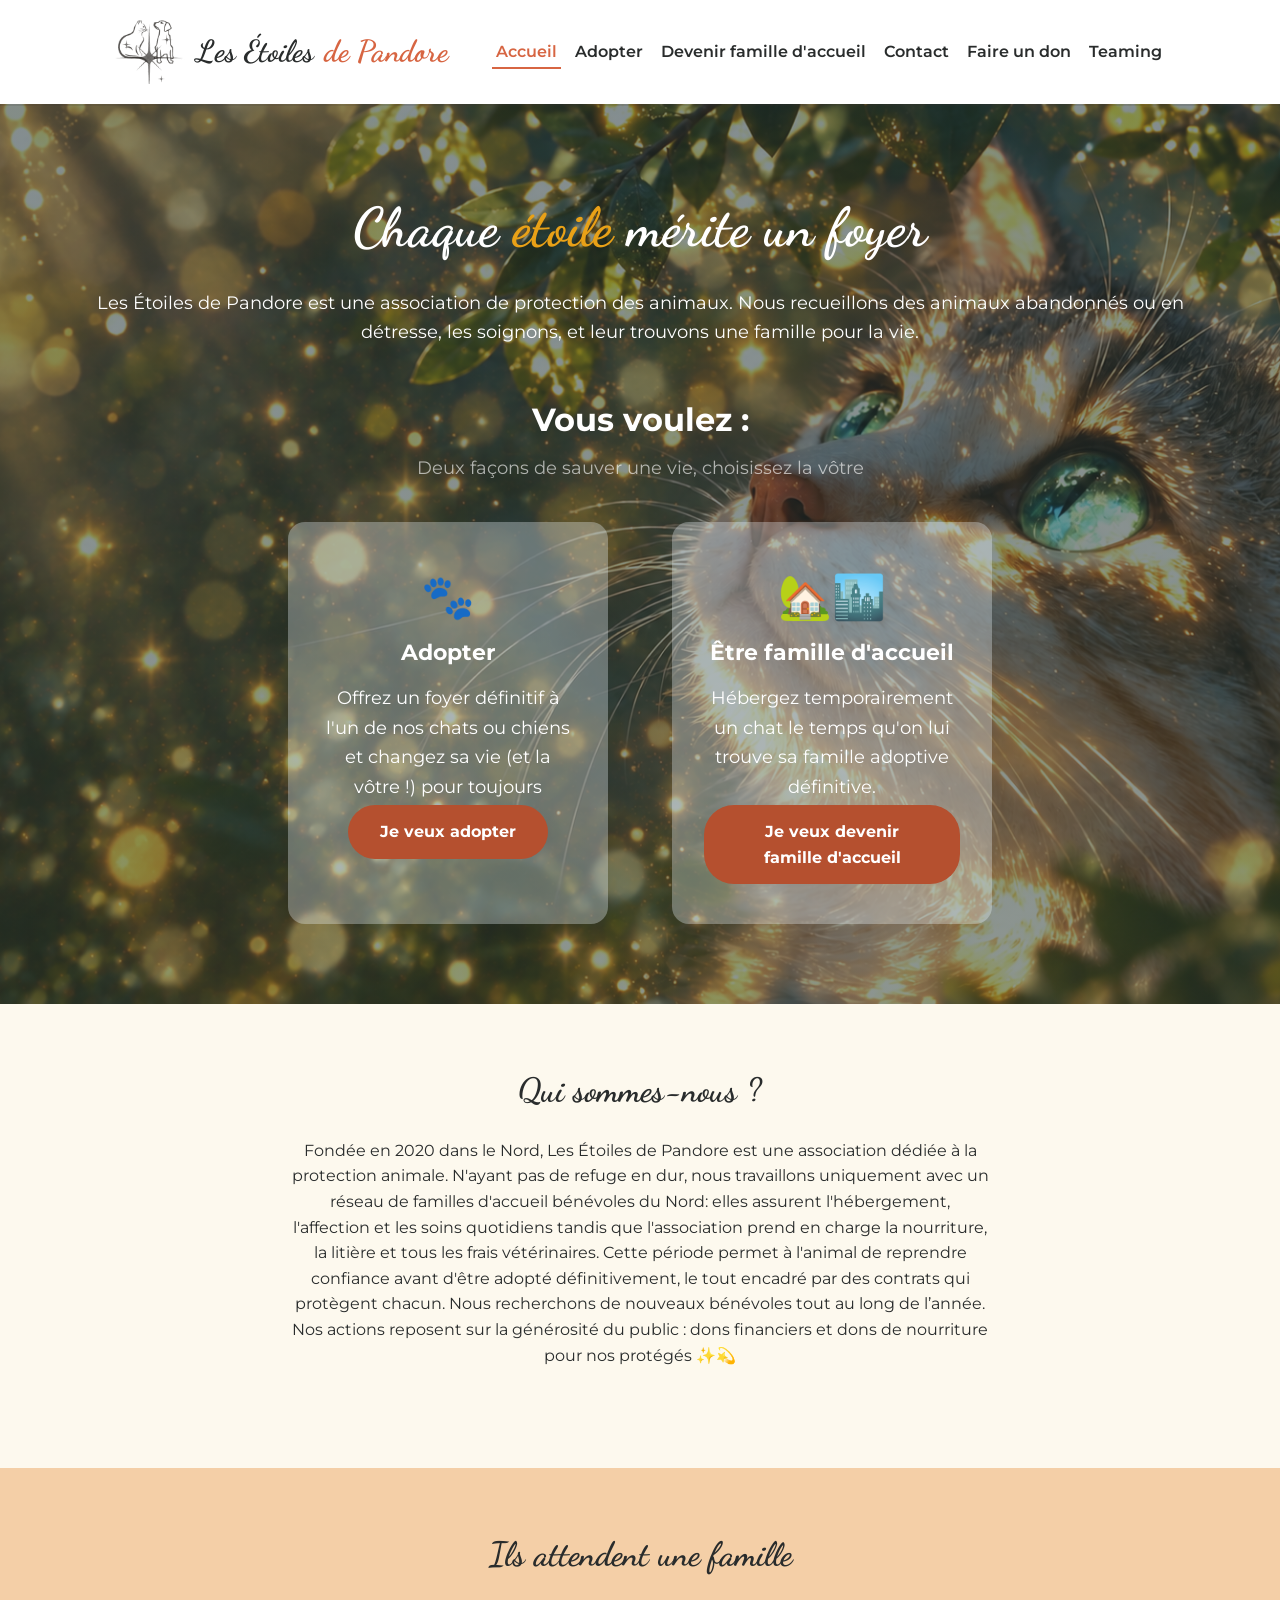
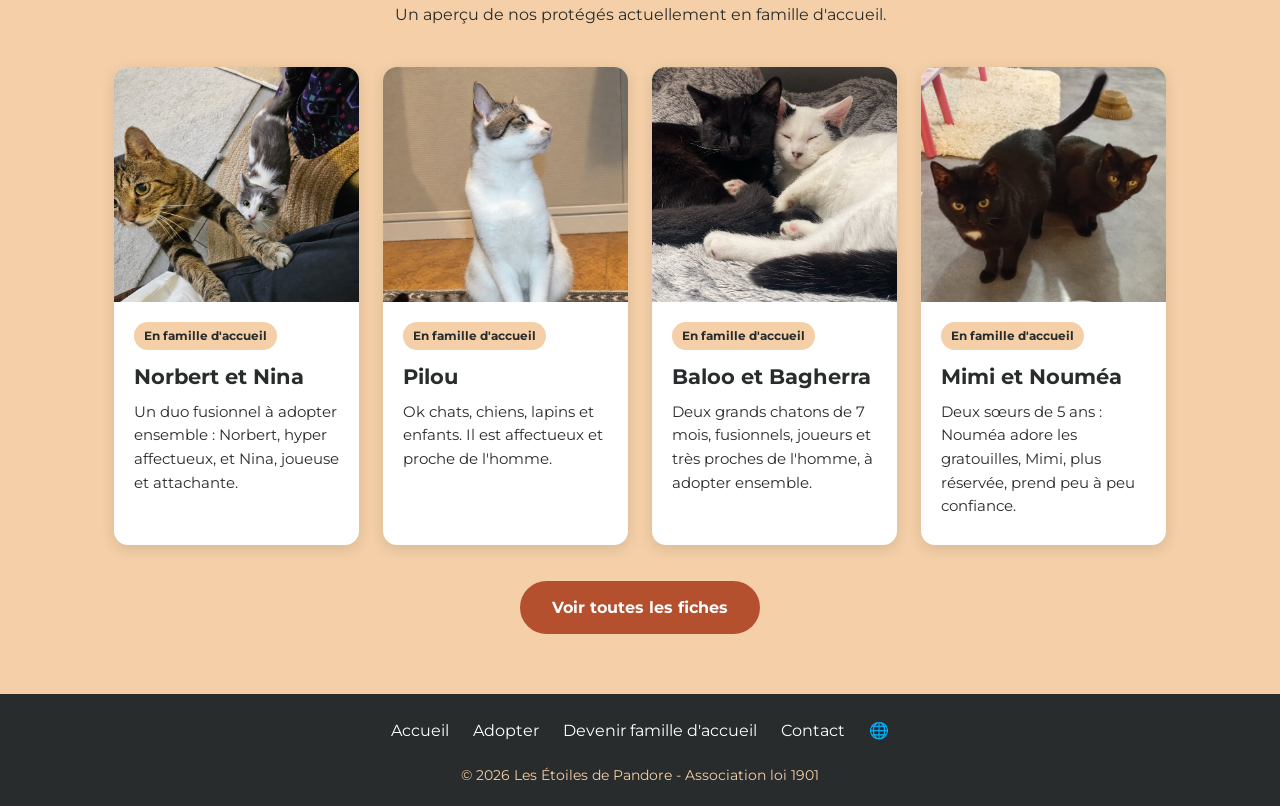
==== commit bbb6a66c: "Changement de place sections lignes 74 et 87 beige -> creme" ====
--- a/index.html
+++ b/index.html
@@ -71,7 +71,7 @@
     </section>
 
     <!-- section QUI SOMMES-NOUS  -->
-    <section class="section section-alt">
+    <section class="section">
         <div class="container">
             <h2>Qui sommes-nous ?</h2>
             <p class="intro">
@@ -84,7 +84,7 @@
     </section>
 
     <!-- APERÇU DE QUELQUES PROTÉGÉS-->
-    <section class="section">
+    <section class="section section-alt">
         <div class="container">
             <h2>Ils attendent une famille</h2>
             <p class="intro">Un aperçu de nos protégés actuellement en famille d'accueil.</p>
--- a/css/style.css
+++ b/css/style.css
@@ -8,11 +8,11 @@
   --brique: #d76542;         /* brique : menu actif, "de Pandore", survols, puces */
   --brique-fonce: #b5502f;   /* brique foncé : boutons (texte blanc lisible) */
   --dore: #E9A117;           /* doré : le mot "étoile" de la page d'accueil */
-  --anthracite: #3d3a37;     /* gris du logo : texte, titres, pied de page */
+  --anthracite: #292c2c;     /* gris du logo : texte, titres, pied de page */
   --blanc: #ffffff;          /* en-tête, fiches, lettres sur fond foncé */
 
   /* Pied de page : couleurs séparées, à choisir librement */
-  --fond-pied-de-page: #7c846f;    /* fond du pied de page */
+  --fond-pied-de-page: #292c2c;    /* fond du pied de page */
   --texte-pied-de-page: #ffffff;   /* liens et texte du pied de page */
   --ombre: rgba(61, 58, 55, 0.15);
 }
@@ -456,7 +456,7 @@
 footer {
   background-color: var(--fond-pied-de-page);
   color: var(--texte-pied-de-page);
-  padding: 40px 0 20px 0;
+  padding: 24px 0 20px 0;
   text-align: center;
 }
 
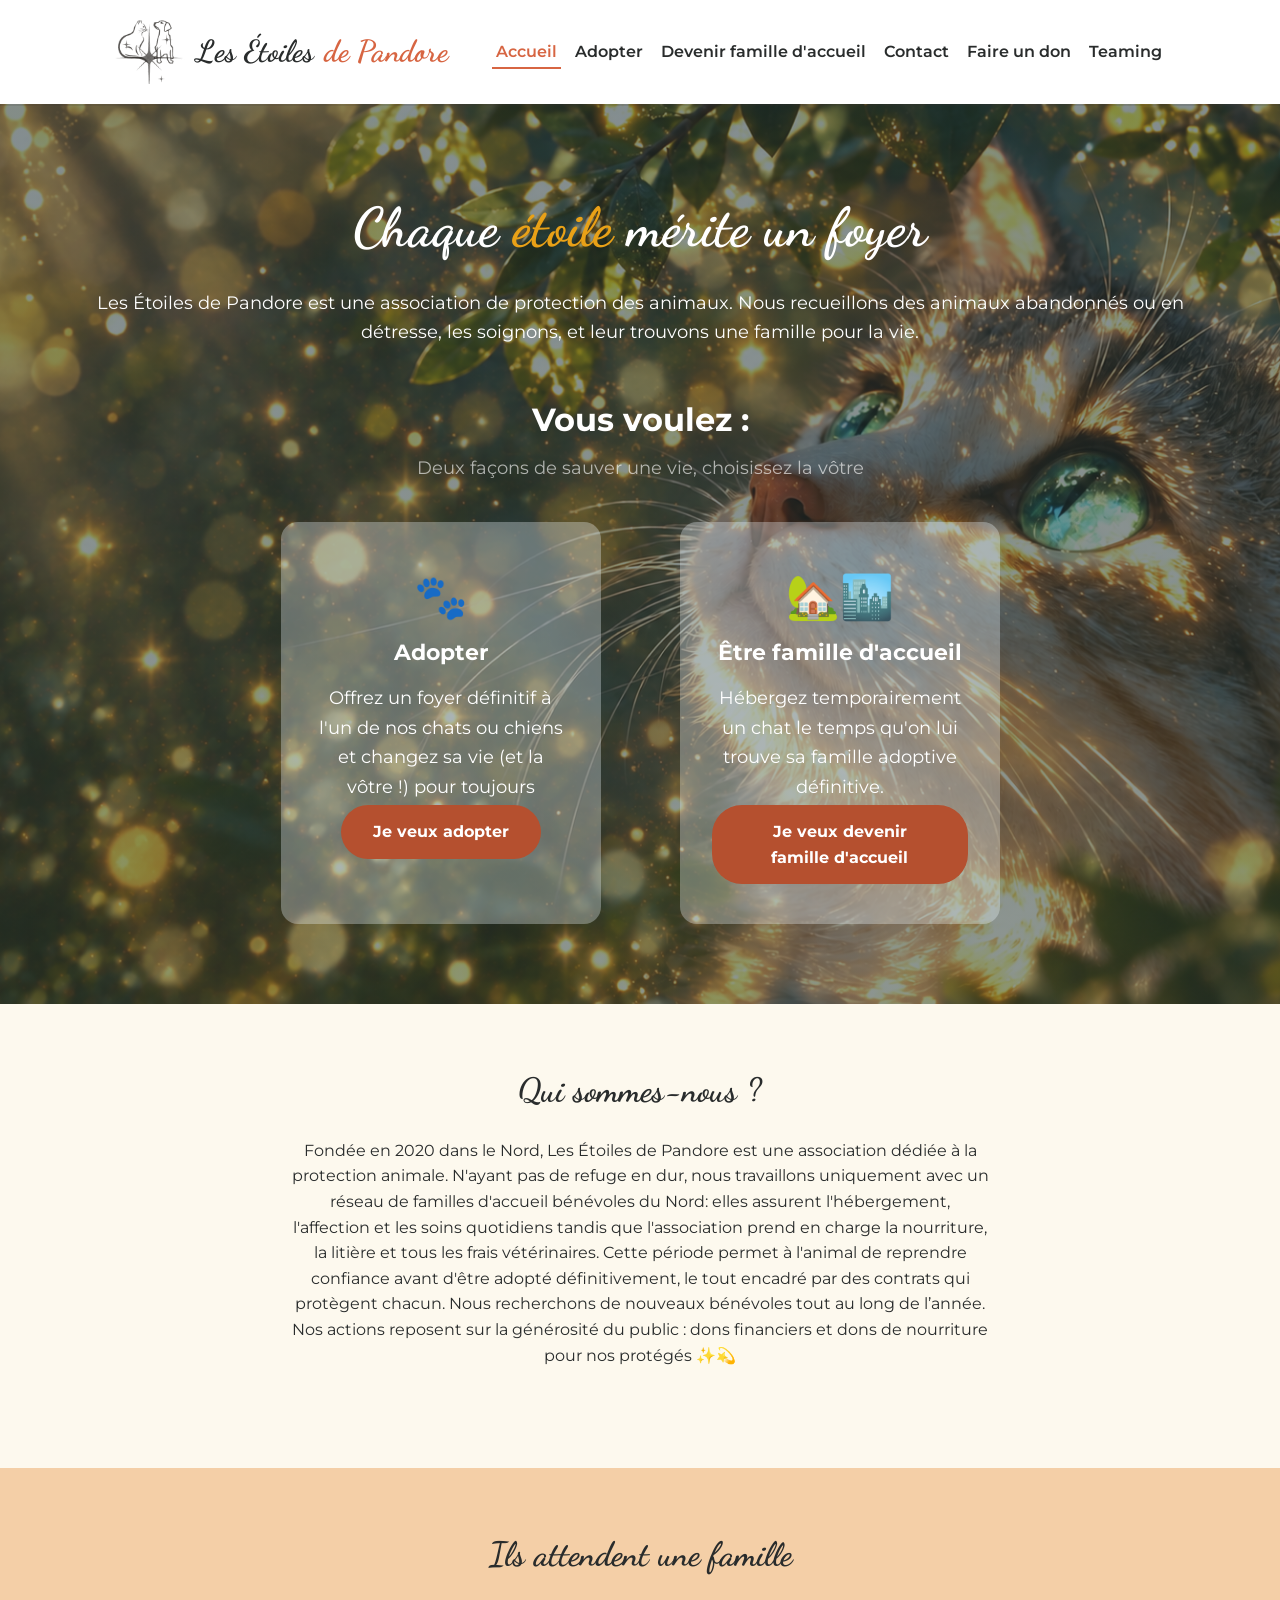
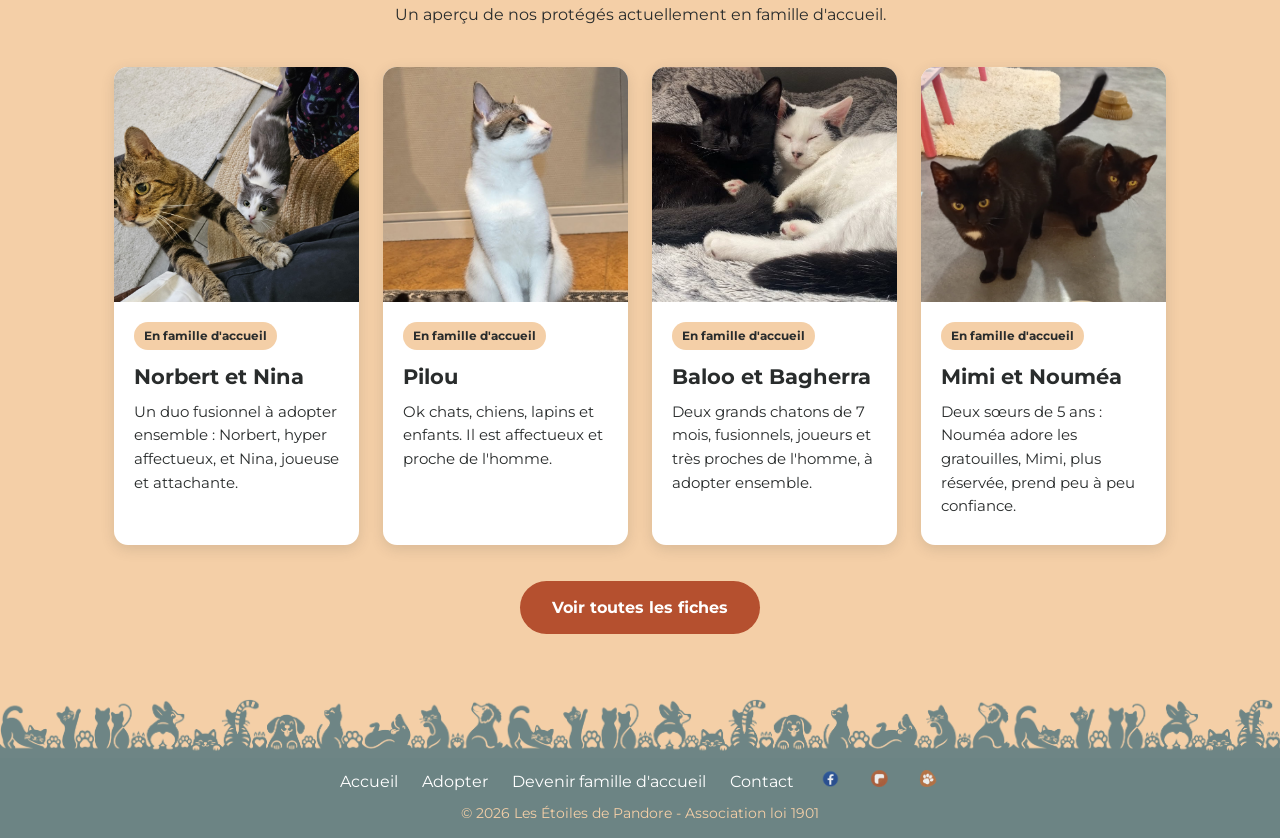
==== commit 2a47990f: "Clé formulaire asso, pied de page avec frise, logo sur Contact, Icônes allégées, balises canonical" ====
--- a/index.html
+++ b/index.html
@@ -4,6 +4,7 @@
 <head>
     <meta charset="UTF-8">
     <meta name="viewport" content="width=device-width, initial-scale=1.0">
+    <link rel="canonical" href="https://etoiles-de-pandore.fr/">
     <title>Les Étoiles de Pandore - Association de protection du Nord</title>
     <meta name="description" content="Les Étoiles de Pandore, association de protection animale dans le Nord : adoption de chats, familles d'accueil, dons. Chaque étoile mérite un foyer.">
     <!-- Lien vers notre feuille de style externe, commune à toutes les pages -->
@@ -146,8 +147,15 @@
                 <li><a href="adopter.html">Adopter</a></li>
                 <li><a href="famille-accueil.html">Devenir famille d'accueil</a></li>
                 <li><a href="contact.html">Contact</a></li>
-                <li><a href="404.html" class="soon">🌐</a></li>
-            </ul>
+                <!--<li><a href="404.html" class="soon">🌐</a></li><!-->
+                <li><a href="https://www.facebook.com/lesetoilesdepandore" target="_blank" rel="noopener" aria-label="Facebook des Étoiles de Pandore">
+          <img src="images/icones/facebook.png" alt="Logo de Facebook"></a></li>
+                <li><a href="https://www.leboncoin.fr/profile/1dc8ffe9-1a68-49b8-8a18-7593039c5ac6/offers" target="_blank" rel="noopener" aria-label="Annonces Leboncoin des Étoiles de Pandore">
+          <img src="images/icones/leboncoin.png" alt="Logo deLeboncoin"></a></li>
+                <li><a href="https://www.secondechance.org/refuge/hauts-de-france/les-etoiles-de-pandore-2991" target="_blank" rel="noopener" aria-label="Seconde Chance site qui affiche les Étoiles de Pandore">
+          <img src="images/icones/seconde_chance.png" alt="Logo de Seconde Chance"></a></li>
+          </ul>
+      
             <p class="copyright">&copy; 2026 Les Étoiles de Pandore - Association loi 1901 
             </p>
         </div>
--- a/css/style.css
+++ b/css/style.css
@@ -12,7 +12,7 @@
   --blanc: #ffffff;          /* en-tête, fiches, lettres sur fond foncé */
 
   /* Pied de page : couleurs séparées, à choisir librement */
-  --fond-pied-de-page: #292c2c;    /* fond du pied de page */
+  --fond-pied-de-page: #6c8484;    /* fond du pied de page */
   --texte-pied-de-page: #ffffff;   /* liens et texte du pied de page */
   --ombre: rgba(61, 58, 55, 0.15);
 }
@@ -181,7 +181,7 @@
 
 .cartes-choix {
   display: flex;
-  gap: 64px;
+  gap: 79px;
   flex-wrap: wrap;
   justify-content: center;
 }
@@ -395,10 +395,16 @@
 .bloc-contact-infos {
   display: flex;
   flex-wrap: wrap;
-  gap: 40px;
+  gap: 61px;
   justify-content: center;
   margin-bottom: 50px;
   text-align: center;
+}
+
+/* logo de l'association à gauche des infos de contact */
+.logo-contact {
+  width: 90px;      /* taille du logo */
+  margin: 0 auto;   /* le centre dans sa colonne */
 }
 
 .carte-map {
@@ -456,16 +462,27 @@
 footer {
   background-color: var(--fond-pied-de-page);
   color: var(--texte-pied-de-page);
-  padding: 24px 0 20px 0;
+  padding: 11px 0 14px 0;
   text-align: center;
-}
+  position: relative;   /* sert de repère pour placer la frise */
+  }
+
+/* frise de chats et chiens au-dessus du pied de page */
+footer::before {
+  content: "";                    /* obligatoire pour qu'un ::before s'affiche */
+  position: absolute;
+  left: 0;
+  right: 0;                       /* toute la largeur */
+  bottom: calc(100% - 1px);       /* collée au-dessus du pied de page (1px de chevauchement pour éviter une fine ligne) */
+   height: 60px;
+  background: url("../images/frise-pandore.png") repeat-x left bottom / auto 60px;
+  }
 
 footer .lien-footer {
   display: flex;
   justify-content: center;
   gap: 24px;
   flex-wrap: wrap;
-  margin-bottom: 20px;
 }
 
 footer .lien-footer a {
@@ -476,11 +493,34 @@
 footer .lien-footer a:hover {
   color: var(--beige);
   transform: scale(1.1);
+  align-items: center;   /* aligne icônes et textes sur la même ligne horizontale */
+}
+
+/* icônes des réseaux dans le pied de page */
+footer .lien-footer img {
+  height: 25px;    /* hauteur identique pour toutes les icônes */
+  width: auto;     /* la largeur suit la hauteur : l'image n'est pas déformée */
+  border-radius: 6px;
+  position: relative;   /* permet de décaler l'image par rapport à sa place normale */
+  top: -3px;            /* la remonte de 3 pixels */
+  filter: saturate(0.5);     /* couleurs adoucies de moitié */
+  opacity: 0.9;
+  transition: filter 0.2s ease, opacity 0.2s ease;
+}
+/* au survol : l'icône retrouve sa couleur vive */
+footer .lien-footer a:hover img {
+  filter: none;
+  opacity: 1;
 }
 
 footer .copyright {
   font-size: 0.86rem;
   color: var(--beige);
+}
+
+/* dernière section de chaque page : place pour la frise du pied de page */
+section:last-of-type {
+  padding-bottom: 124px;   /* 60px recouverts par la frise + 40px d'espace visible */
 }
 
 /*  13. MEDIA QUERIES (site principal)  */
